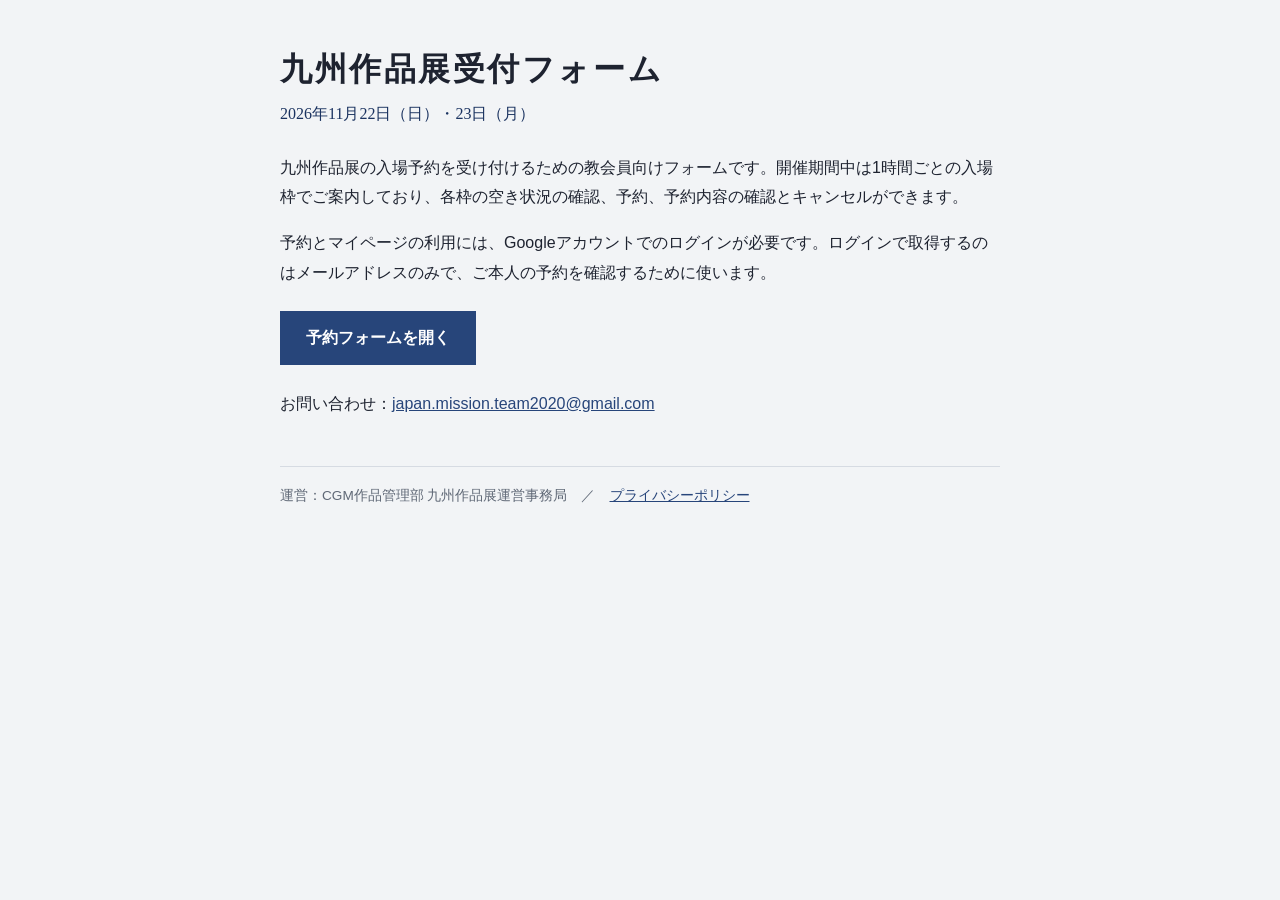
==== index.html @ 9d2468d1 "Add files via upload" ====
<!DOCTYPE html>
<html lang="ja">
<head>
<meta charset="utf-8">
<meta name="viewport" content="width=device-width, initial-scale=1">
<title>九州作品展受付フォーム</title>
<link rel="stylesheet" href="style.css">
</head>
<body>
<main>
  <h1>九州作品展受付フォーム</h1>
  <p class="lead">2026年11月22日（日）・23日（月）</p>
  <p>九州作品展の入場予約を受け付けるための教会員向けフォームです。開催期間中は1時間ごとの入場枠でご案内しており、各枠の空き状況の確認、予約、予約内容の確認とキャンセルができます。</p>
  <p>予約とマイページの利用には、Googleアカウントでのログインが必要です。ログインで取得するのはメールアドレスのみで、ご本人の予約を確認するために使います。</p>
  <p><a class="btn" href="https://script.google.com/macros/s/AKfycbzqfY7_K3Fc9Hak-yAMC6UEMF8Hb0zmpu9nTmgMV4rAjJbe5Fe2RbR_30XXbSL2vfOUzA/exec">予約フォームを開く</a></p>
  <p>お問い合わせ：<a href="mailto:japan.mission.team2020@gmail.com">japan.mission.team2020@gmail.com</a></p>
  <footer>
    運営：CGM作品管理部 九州作品展運営事務局　／　<a href="privacy.html">プライバシーポリシー</a>
  </footer>
</main>
</body>
</html>
---- style.css ----
body{margin:0;background:#F2F4F6;color:#1E2330;font-family:"Hiragino Sans","Yu Gothic","Meiryo",sans-serif;line-height:1.85}
main{max-width:720px;margin:0 auto;padding:48px 22px 64px}
h1{font-family:"Hiragino Mincho ProN","Yu Mincho",serif;font-size:2rem;letter-spacing:.08em;line-height:1.35;margin:0 0 8px}
h2{font-family:"Hiragino Mincho ProN","Yu Mincho",serif;font-size:1.2rem;margin:32px 0 8px}
.lead{color:#1B3360;font-family:"Hiragino Mincho ProN","Yu Mincho",serif;margin:0 0 24px}
a{color:#27457A}
.btn{display:inline-block;background:#27457A;color:#fff;padding:12px 26px;text-decoration:none;font-weight:700;margin:8px 0}
footer{border-top:1px solid #D6DBE2;margin-top:48px;padding-top:16px;font-size:.85rem;color:#5F6876}
ul{padding-left:1.3em}
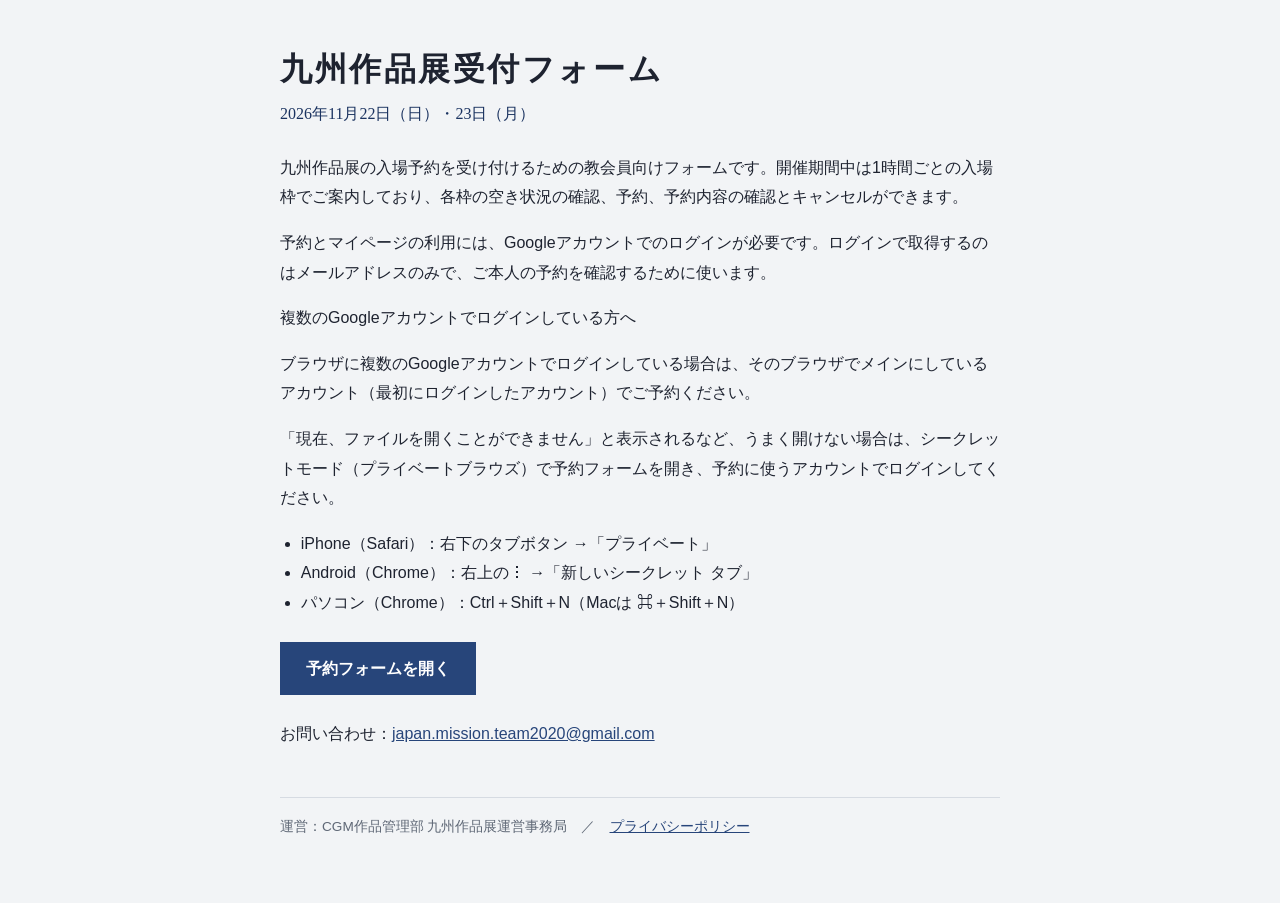
==== commit 91a64ac3: "Add user notes for Google account login issues Added notes for users with multiple Google accounts r" ====
--- a/index.html
+++ b/index.html
@@ -12,6 +12,17 @@
   <p class="lead">2026年11月22日（日）・23日（月）</p>
   <p>九州作品展の入場予約を受け付けるための教会員向けフォームです。開催期間中は1時間ごとの入場枠でご案内しており、各枠の空き状況の確認、予約、予約内容の確認とキャンセルができます。</p>
   <p>予約とマイページの利用には、Googleアカウントでのログインが必要です。ログインで取得するのはメールアドレスのみで、ご本人の予約を確認するために使います。</p>
+    <div class="note-box">
+    <p class="note-title">複数のGoogleアカウントでログインしている方へ</p>
+    <p>ブラウザに複数のGoogleアカウントでログインしている場合は、そのブラウザでメインにしているアカウント（最初にログインしたアカウント）でご予約ください。</p>
+    <p>「現在、ファイルを開くことができません」と表示されるなど、うまく開けない場合は、シークレットモード（プライベートブラウズ）で予約フォームを開き、予約に使うアカウントでログインしてください。</p>
+    <ul>
+      <li>iPhone（Safari）：右下のタブボタン →「プライベート」</li>
+      <li>Android（Chrome）：右上の︙ →「新しいシークレット タブ」</li>
+      <li>パソコン（Chrome）：Ctrl＋Shift＋N（Macは ⌘＋Shift＋N）</li>
+    </ul>
+  </div>
+  
   <p><a class="btn" href="https://script.google.com/macros/s/AKfycbzqfY7_K3Fc9Hak-yAMC6UEMF8Hb0zmpu9nTmgMV4rAjJbe5Fe2RbR_30XXbSL2vfOUzA/exec">予約フォームを開く</a></p>
   <p>お問い合わせ：<a href="mailto:japan.mission.team2020@gmail.com">japan.mission.team2020@gmail.com</a></p>
   <footer>
